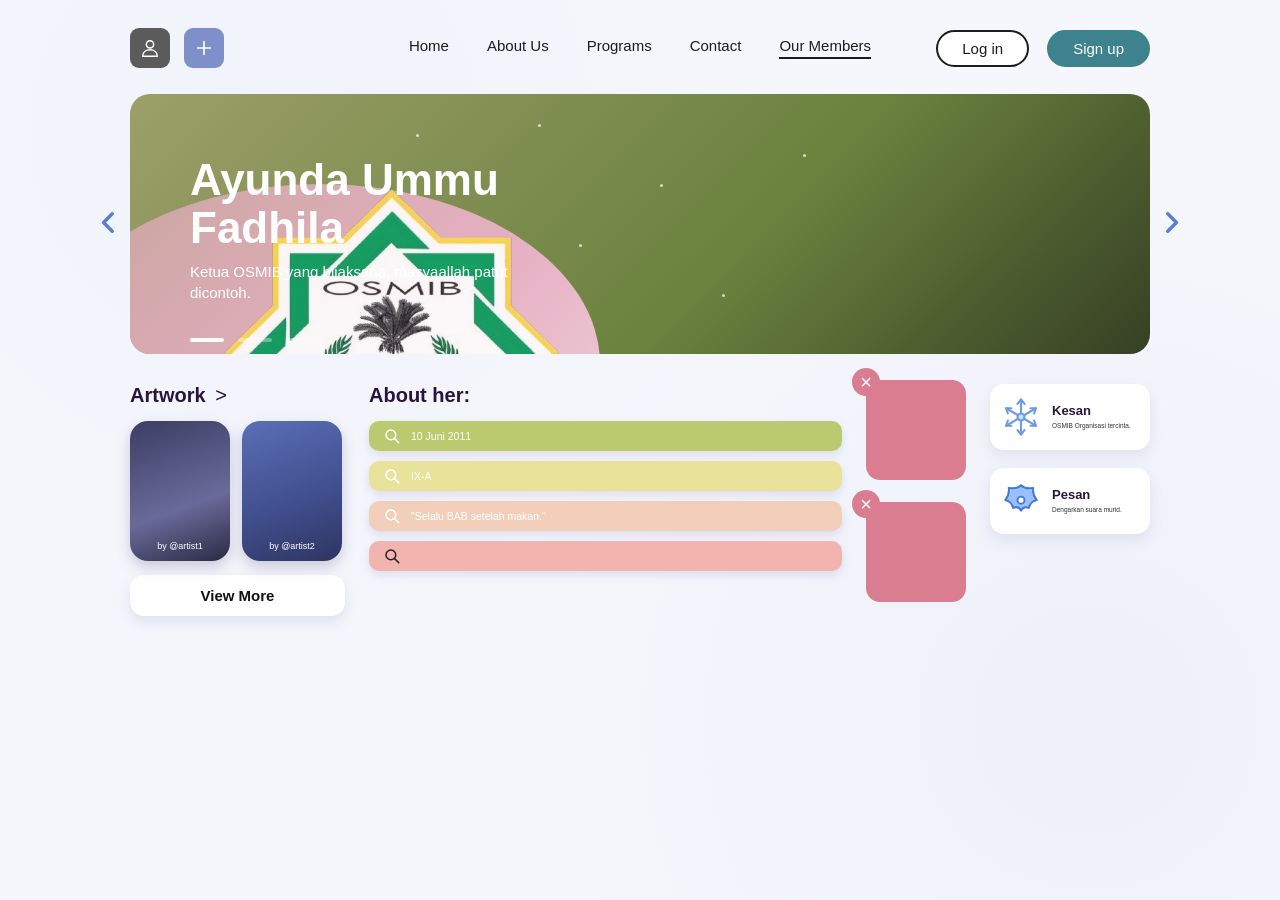
==== index.html @ d9e865e1 "Update logo and modify text content in index.html Replaced logo placeholder with an image and update" ====
<!DOCTYPE html>
<html lang="en">
<head>
  <meta charset="UTF-8">
  <meta name="viewport" content="width=device-width, initial-scale=1.0">
  <title>Member OSMIB AUF</title>
  <link rel="stylesheet" href="style.css">
</head>
<body>
  <div class="page">

    <!-- ===== NAVBAR ===== -->
    <header class="navbar">
      <div class="nav-left">
        <button class="icon-btn icon-btn--dark" aria-label="Profile">
          <svg viewBox="0 0 24 24" width="22" height="22" fill="none" stroke="#fff" stroke-width="1.6" stroke-linecap="round" stroke-linejoin="round">
            <circle cx="12" cy="8" r="4"/><path d="M4 21c0-4.4 3.6-7 8-7s8 2.6 8 7z"/>
          </svg>
        </button>
        <button class="icon-btn icon-btn--blue" aria-label="Add">
          <svg viewBox="0 0 24 24" width="22" height="22" fill="none" stroke="#fff" stroke-width="1.8" stroke-linecap="round">
            <path d="M12 5v14M5 12h14"/>
          </svg>
        </button>
      </div>

      <nav class="nav-links">
        <a href="#">Home</a>
        <a href="#">About Us</a>
        <a href="#">Programs</a>
        <a href="#">Contact</a>
        <a href="#" class="active">Our Members</a>
      </nav>

      <div class="nav-right">
        <a href="#" class="btn btn--outline">Log in</a>
        <a href="#" class="btn btn--filled">Sign up</a>
      </div>
    </header>

    <!-- ===== HERO BANNER ===== -->
    <section class="hero-wrap">
      <button class="arrow arrow--left" aria-label="Previous">
        <svg viewBox="0 0 24 24" width="26" height="26" fill="none" stroke="#5b7fd0" stroke-width="3.2" stroke-linecap="round" stroke-linejoin="round"><path d="M15 4l-8 8 8 8"/></svg>
      </button>

      <div class="hero">
        <div class="hero-circle"></div>
        <span class="star s1"></span><span class="star s2"></span><span class="star s3"></span>
        <span class="star s4"></span><span class="star s5"></span><span class="star s6"></span>

        <!-- Your logo goes here (small, top-left) -->
        <div class="hero-logo">
          <img src="osmib25.png" alt="Logo OSMIB">
        </div>

        <div class="hero-text">
          <h1>Ayunda Ummu Fadhila</h1>
          <p>Ketua OSMIB yang bijaksana, masyaallah patut dicontoh.</p>
        </div>

        <!-- Put your transparent PNG artwork here -->
        <div class="hero-art">
          <img src="hero-character.png" alt="" onerror="this.style.display='none'">
        </div>

        <div class="dots">
          <span class="dot dot--active"></span><span class="dot"></span><span class="dot"></span>
        </div>
      </div>

      <button class="arrow arrow--right" aria-label="Next">
        <svg viewBox="0 0 24 24" width="26" height="26" fill="none" stroke="#5b7fd0" stroke-width="3.2" stroke-linecap="round" stroke-linejoin="round"><path d="M9 4l8 8-8 8"/></svg>
      </button>
    </section>

    <!-- ===== BOTTOM GRID ===== -->
    <main class="grid">

      <!-- Artwork -->
      <section class="artwork">
        <h2>Artwork <span class="chev">&gt;</span></h2>
        <div class="art-row">
          <figure class="art-card art-card--1">
            <img src="artwork-1.jpg" alt="" onerror="this.style.display='none'">
            <figcaption>by @artist1</figcaption>
          </figure>
          <figure class="art-card art-card--2">
            <img src="artwork-2.jpg" alt="" onerror="this.style.display='none'">
            <figcaption>by @artist2</figcaption>
          </figure>
        </div>
        <a href="#" class="view-more">View More</a>
      </section>

      <!-- Recent Search -->
      <section class="recent">
        <h2>About her:</h2>
        <ul>
          <li class="r1"><svg viewBox="0 0 24 24" width="18" height="18" fill="none" stroke="#fff" stroke-width="2" stroke-linecap="round"><circle cx="10.5" cy="10.5" r="6.5"/><path d="M15.5 15.5L21 21"/></svg>10 Juni 2011</li>
          <li class="r2"><svg viewBox="0 0 24 24" width="18" height="18" fill="none" stroke="#fff" stroke-width="2" stroke-linecap="round"><circle cx="10.5" cy="10.5" r="6.5"/><path d="M15.5 15.5L21 21"/></svg>IX-A</li>
          <li class="r4"><svg viewBox="0 0 24 24" width="18" height="18" fill="none" stroke="#fff" stroke-width="2" stroke-linecap="round"><circle cx="10.5" cy="10.5" r="6.5"/><path d="M15.5 15.5L21 21"/></svg>"Selalu BAB setelah makan."</li>
          <li class="r5"><svg viewBox="0 0 24 24" width="18" height="18" fill="none" stroke="#222" stroke-width="2" stroke-linecap="round"><circle cx="10.5" cy="10.5" r="6.5"/><path d="M15.5 15.5L21 21"/></svg></li>
        </ul>
      </section>

      <!-- Stickers -->
      <section class="stickers">
        <div class="sticker">
          <button class="close" aria-label="Remove">&times;</button>
          <img src="sticker-1.png" alt="" onerror="this.style.display='none'">
        </div>
        <div class="sticker">
          <button class="close" aria-label="Remove">&times;</button>
          <img src="sticker-2.png" alt="" onerror="this.style.display='none'">
        </div>
      </section>

      <!-- Info cards -->
      <section class="info">
        <article class="info-card">
          <svg class="info-icon" viewBox="0 0 48 48" width="42" height="42" fill="none" stroke="#6e9be0" stroke-width="2.4" stroke-linecap="round" stroke-linejoin="round">
            <path d="M24 4v40M7 14l34 20M7 34l34-20"/>
            <path d="M24 4l-4 5m4-5l4 5M24 44l-4-5m4 5l4-5M7 14l6 0m-6 0l2 6M41 34l-6 0m6 0l-2-6M7 34l2-6m-2 6l6 0M41 14l-2 6m2-6l-6 0"/>
            <circle cx="24" cy="24" r="4" fill="#cfe0ff"/>
          </svg>
          <div>
            <h3>Kesan</h3>
            <p>OSMIB Organisasi tercinta.</p>
          </div>
        </article>

        <article class="info-card">
          <svg class="info-icon" viewBox="0 0 48 48" width="42" height="42" fill="none" stroke="#3f78d8" stroke-width="2.2" stroke-linejoin="round">
            <path d="M24 6c4 4 9 4 14 3-1 6 1 10 4 14-5 1-8 4-9 9-4-2-7-1-9 3-2-4-5-5-9-3-1-5-4-8-9-9 3-4 5-8 4-14 5 1 10 1 14-3z" fill="#9cc0ff"/>
            <circle cx="24" cy="23" r="4" fill="#fff"/>
          </svg>
          <div>
            <h3>Pesan</h3>
            <p>Dengarkan suara murid.</p>
          </div>
        </article>
      </section>

    </main>
  </div>
</body>
</html>
---- style.css ----
* { margin: 0; padding: 0; box-sizing: border-box; }

:root {
  --green-1: #d3e4da;
  --blue-2: #a6c9b6;
  --blue-3: #3e828e;
  --text: #27153d;
}

body {
  font-family: "Helvetica", "Segoe UI", Arial, sans-serif;
  color: var(--text);
  background:
    radial-gradient(circle at 20% 15%, #f1f3fb 0, transparent 45%),
    radial-gradient(circle at 85% 80%, #eef0fa 0, transparent 45%),
    #f6f7fc;
  min-height: 100vh;
  display: flex;
  justify-content: center;
}

.page {
  width: 100%;
  max-width: 1100px;
  padding: 28px 40px 40px;
}

/* ===== NAVBAR ===== */
.navbar {
  display: grid;
  grid-template-columns: 1fr auto 1fr;
  align-items: center;
  margin-bottom: 26px;
}
.nav-left { display: flex; gap: 14px; }
.icon-btn {
  width: 40px; height: 40px;
  border: 0; border-radius: 9px;
  display: grid; place-items: center;
  cursor: pointer;
}
.icon-btn--dark { background: #5b5b5b; }
.icon-btn--blue { background: #7f8fc9; }

.nav-links { display: flex; gap: 38px; font-size: 15px; }
.nav-links a {
  text-decoration: none; color: #1c1c1c;
  padding-bottom: 3px; border-bottom: 2px solid transparent;
}
.nav-links a.active { border-bottom-color: #1c1c1c; }

.nav-right { display: flex; gap: 18px; justify-content: flex-end; }
.btn {
  text-decoration: none; font-size: 15px; font-weight: 500;
  padding: 8px 24px; border-radius: 999px;
}
.btn--outline { border: 2px solid #1c1c1c; color: #1c1c1c; background: #fff; }
.btn--filled { background: var(--blue-3); color: #fff; border: 2px solid var(--blue-3); }

/* ===== HERO ===== */
.hero-wrap { position: relative; margin-bottom: 30px; }
.hero {
  position: relative;
  height: 260px;
  border-radius: 20px;
  background: linear-gradient(135deg, #9c9f69 0%, #6a823e 60%, #364023 100%);
  overflow: hidden;
  color: #fff;
}
.hero-circle {
  position: absolute;
  left: -90px; bottom: -190px;
  width: 560px; height: 360px;
  border-radius: 50%;
  background: linear-gradient(135deg, #c7a39b 0%, #e6b1c4 60%, #efd4dd 100%)
}
.star {
  position: absolute; width: 3px; height: 3px;
  background: #fff; border-radius: 50%; opacity: .7;
}
.s1 { top: 30px; left: 40%; } .s2 { top: 90px; left: 52%; }
.s3 { top: 150px; left: 44%; } .s4 { top: 60px; left: 66%; }
.s5 { top: 200px; left: 58%; } .s6 { top: 40px; left: 28%; }
.s7 { top: 250px; left: 64%; } .s8 { top: 10px; left: 34%; }

.hero-logo {
  position: absolute; top: 16px; left: 18px;
  font-size: 11px; letter-spacing: 1px; font-weight: 700;
  opacity: .9;
}
.hero-text {
  position: absolute; left: 60px; top: 62px; width: 340px;
}
.hero-text h1 {
  font-size: 44px; font-weight: 700; line-height: 1.1; margin-bottom: 8px;
}
.hero-text p { font-size: 15px; line-height: 1.4; font-weight: 500; }
.read-more {
  display: inline-block; margin-top: 30px;
  color: #fff; text-decoration: none; font-weight: 600; font-size: 14px;
  padding-bottom: 3px; border-bottom: 3px solid #fff;
}

.hero-art {
  position: absolute; right: 30px; bottom: 0; top: -40px; width: 380px;
  display: flex; align-items: flex-end; justify-content: center;
}
.hero-art img { max-height: 105%; max-width: 100%; object-fit: contain; }

.dots { position: absolute; left: 60px; bottom: 12px; display: flex; gap: 14px; }
.dot { width: 34px; height: 4px; border-radius: 4px; background: rgba(255,255,255,.35); }
.dot--active { background: #fff; }

.arrow {
  position: absolute; top: 50%; transform: translateY(-50%);
  background: none; border: 0; cursor: pointer; z-index: 2;
}
.arrow--left { left: -34px; }
.arrow--right { right: -34px; }

/* ===== GRID ===== */
.grid {
  display: grid;
  grid-template-columns: 215px 1fr 100px 160px;
  gap: 24px;
  align-items: start;
}
h2 { font-size: 20px; font-weight: 600; margin-bottom: 14px; }
.chev { font-weight: 500; margin-left: 4px; }

/* Artwork */
.art-row { display: flex; gap: 12px; }
.art-card {
  position: relative;
  width: 100px; height: 140px; border-radius: 18px;
  overflow: hidden; flex-shrink: 0;
  box-shadow: 0 6px 14px rgba(70, 70, 120, .25);
}
.art-card--1 { background: linear-gradient(160deg, #3b3d63, #6a6a9a 60%, #2a2a45); }
.art-card--2 { background: linear-gradient(160deg, #5a6fb5, #3f4d8c 60%, #2f3560); }
.art-card img { position: absolute; inset: 0; width: 100%; height: 100%; object-fit: cover; }
.art-card figcaption {
  position: absolute; bottom: 10px; left: 0; right: 0;
  text-align: center; color: #fff; font-size: 9px; font-weight: 500;
}
.view-more {
  display: block; margin-top: 14px; text-align: center;
  background: #fff; color: #111; text-decoration: none;
  font-size: 15px; font-weight: 600; padding: 12px 0;
  border-radius: 14px; box-shadow: 0 6px 14px rgba(120, 120, 170, .18);
}

/* Recent search */
.recent ul { list-style: none; display: flex; flex-direction: column; gap: 10px; }
.recent li {
  display: flex; align-items: center; gap: 10px;
  padding: 0 14px; height: 30px; border-radius: 10px;
  font-size: 10.5px; color: #fff; font-weight: 500;
  box-shadow: 0 4px 10px rgba(110, 110, 170, .18);
}
.r1 { background: #bbca6f; }
.r2 { background: #e9e29b; }
.r3 { background: #e8e4c9; }
.r4 { background: #f2cfbb; }
.r5 { background: #f1b4af; }
.recent li svg { flex-shrink: 0; }

/* Stickers */
.stickers { display: flex; flex-direction: column; gap: 22px; margin-top: -4px; }
.sticker {
  position: relative; width: 100px; height: 100px;
  background: #da7d91; border-radius: 14px;
  display: grid; place-items: center;
}
.sticker img { width: 90%; height: 90%; object-fit: contain; }
.close {
  position: absolute; top: -12px; left: -14px;
  width: 28px; height: 28px; border-radius: 50%;
  background: #da7d91; color: #fff; border: 0;
  font-size: 20px; line-height: 1; cursor: pointer; z-index: 2;
}

/* Info cards */
.info { display: flex; flex-direction: column; gap: 18px; width: 160px; }
.info-card {
  display: flex; align-items: center; gap: 10px;
  background: #fff; border-radius: 14px;
  padding: 12px 10px;
  box-shadow: 0 6px 14px rgba(120, 120, 170, .15);
}
.info-card h3 { font-size: 13px; font-weight: 700; margin-bottom: 3px; }
.info-card p { font-size: 6.5px; line-height: 1.4; color: #333; }
.info-icon { flex-shrink: 0; }

/* ===== RESPONSIVE ===== */
@media (max-width: 900px) {
  .grid { grid-template-columns: 1fr 1fr; }
  .info { width: auto; }
  .hero-art { width: 260px; }
  .arrow--left { left: -24px; } .arrow--right { right: -24px; }
}
@media (max-width: 600px) {
  .page { padding: 18px; }
  .grid { grid-template-columns: 1fr; }
  .hero-text h1 { font-size: 30px; }
  .hero-text { left: 24px; width: 55%; }
  .hero-art { width: 180px; right: 0; }
  .nav-links { gap: 14px; }
  .nav-right .btn { padding: 6px 14px; font-size: 13px; }
}
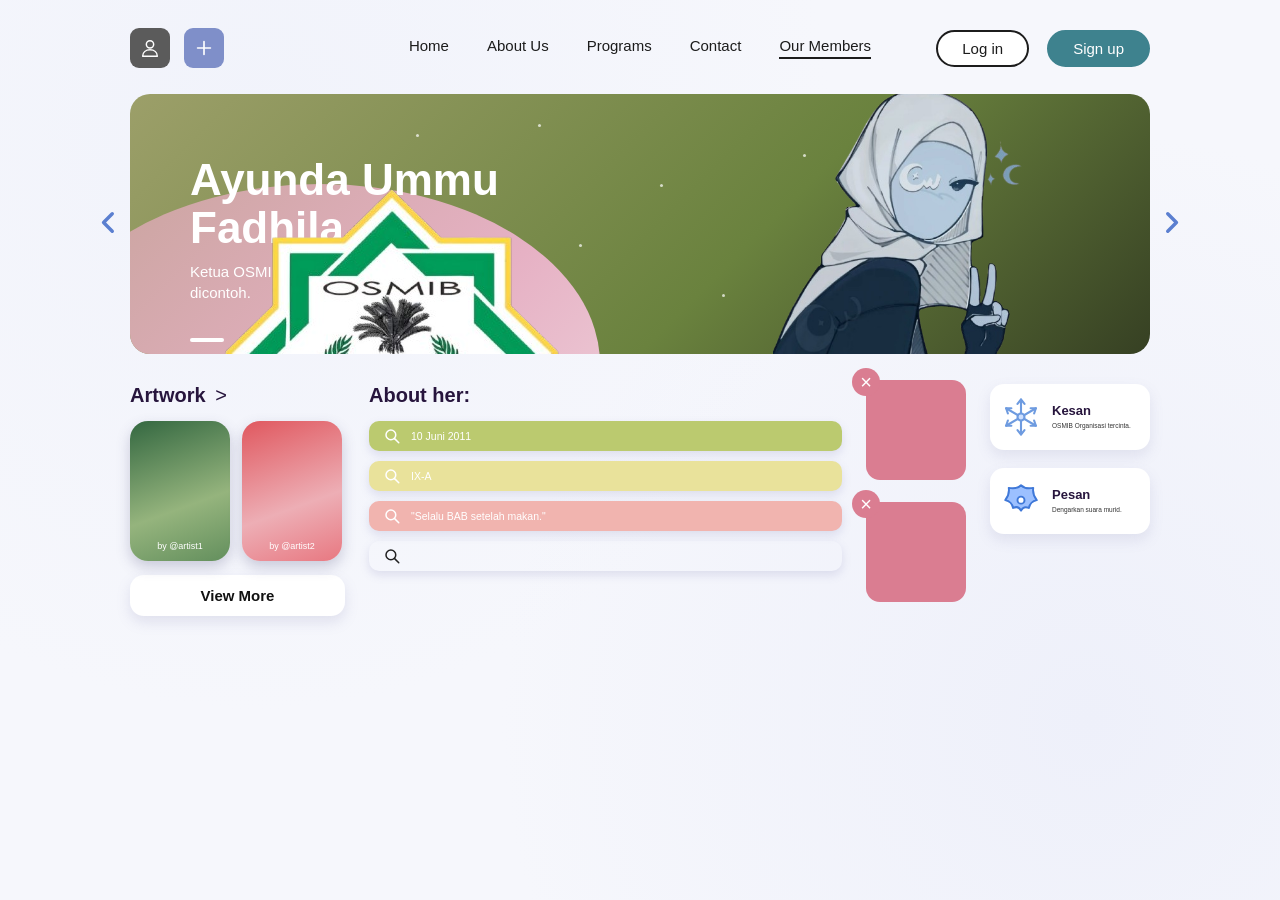
==== commit 79be286c: "Replace hero-character image with ayun image" ====
--- a/index.html
+++ b/index.html
@@ -61,7 +61,7 @@
 
         <!-- Put your transparent PNG artwork here -->
         <div class="hero-art">
-          <img src="hero-character.png" alt="" onerror="this.style.display='none'">
+          <img src="ayun.png" alt="Ayunda Contoh">
         </div>
 
         <div class="dots">
--- a/style.css
+++ b/style.css
@@ -84,9 +84,12 @@
 .s7 { top: 250px; left: 64%; } .s8 { top: 10px; left: 34%; }
 
 .hero-logo {
-  position: absolute; top: 16px; left: 18px;
-  font-size: 11px; letter-spacing: 1px; font-weight: 700;
-  opacity: .9;
+    position: absolute;
+    top: 16px;
+    left: 18px;
+    width: 45px;       /* Kamu bisa ubah ukurannya (misal 35px - 50px) */
+    height: auto;      /* Menjaga proporsi gambar biar gak gepeng */
+    z-index: 10;       /* Biar logonya berada di atas elemen lain */
 }
 .hero-text {
   position: absolute; left: 60px; top: 62px; width: 340px;
@@ -136,8 +139,8 @@
   overflow: hidden; flex-shrink: 0;
   box-shadow: 0 6px 14px rgba(70, 70, 120, .25);
 }
-.art-card--1 { background: linear-gradient(160deg, #3b3d63, #6a6a9a 60%, #2a2a45); }
-.art-card--2 { background: linear-gradient(160deg, #5a6fb5, #3f4d8c 60%, #2f3560); }
+.art-card--1 { background: linear-gradient(160deg, #346841, #95b47d 60%, #638f5d); }
+.art-card--2 { background: linear-gradient(160deg, #e0585f, #edaeb5 60%, #e87881); }
 .art-card img { position: absolute; inset: 0; width: 100%; height: 100%; object-fit: cover; }
 .art-card figcaption {
   position: absolute; bottom: 10px; left: 0; right: 0;
@@ -158,11 +161,10 @@
   font-size: 10.5px; color: #fff; font-weight: 500;
   box-shadow: 0 4px 10px rgba(110, 110, 170, .18);
 }
-.r1 { background: #bbca6f; }
-.r2 { background: #e9e29b; }
-.r3 { background: #e8e4c9; }
-.r4 { background: #f2cfbb; }
-.r5 { background: #f1b4af; }
+.r1 { background: #bbca6f; color: #4a502c; font-weight: bold }
+.r2 { background: #e9e29b; color: #a39e6c; font-weight: bold }
+.r3 { background: #f2cfbb; color: #79675d; font-weight: bold }
+.r4 { background: #f1b4af; color: #604846; font-weight: bold }
 .recent li svg { flex-shrink: 0; }
 
 /* Stickers */
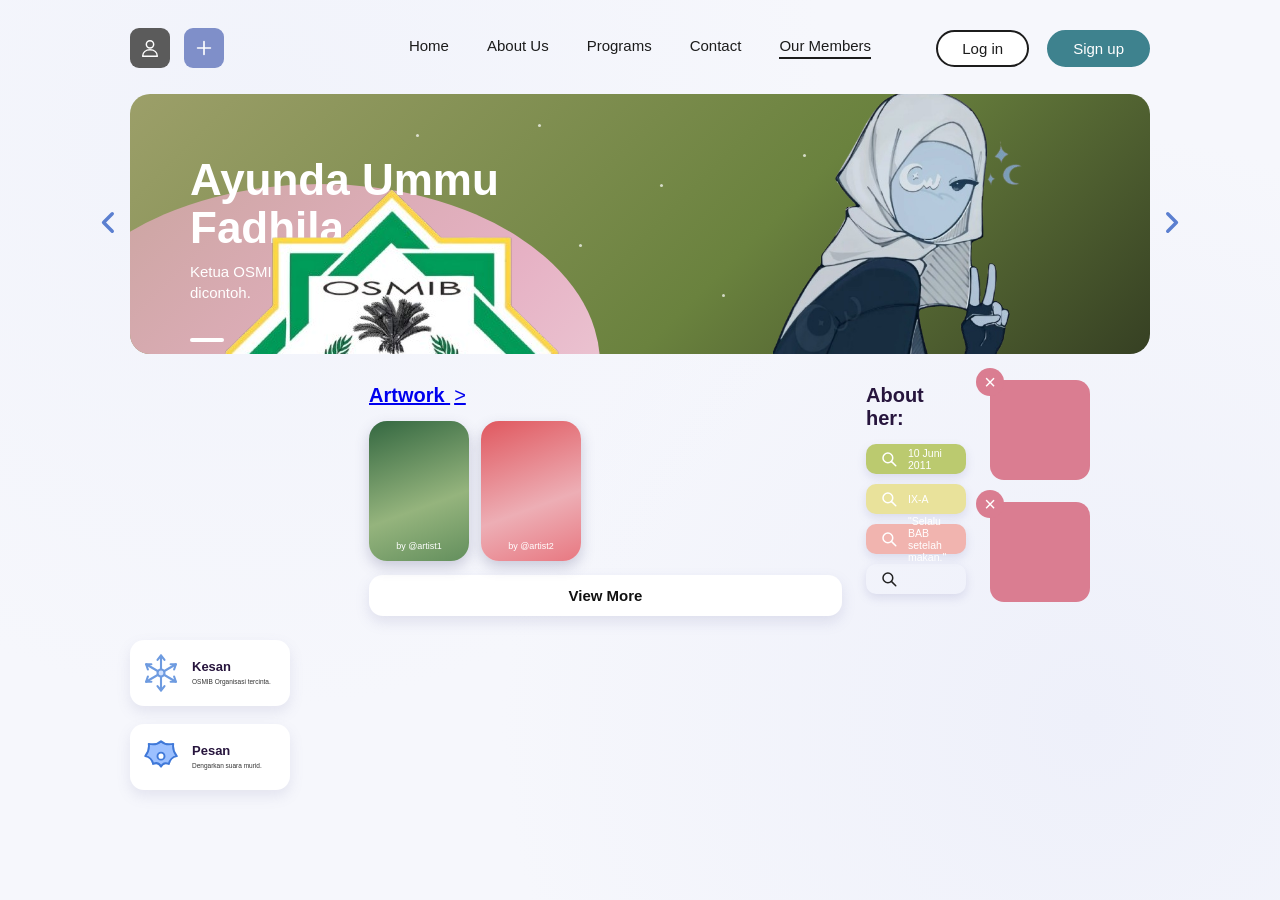
==== commit 1747abbb: "Add link to rainapr.html in the right arrow button" ====
--- a/index.html
+++ b/index.html
@@ -71,6 +71,7 @@
 
       <button class="arrow arrow--right" aria-label="Next">
         <svg viewBox="0 0 24 24" width="26" height="26" fill="none" stroke="#5b7fd0" stroke-width="3.2" stroke-linecap="round" stroke-linejoin="round"><path d="M9 4l8 8-8 8"/></svg>
+        <a href="rainapr.html">  
       </button>
     </section>
 
--- a/style.css
+++ b/style.css
@@ -108,7 +108,7 @@
   position: absolute; right: 30px; bottom: 0; top: -40px; width: 380px;
   display: flex; align-items: flex-end; justify-content: center;
 }
-.hero-art img { max-height: 105%; max-width: 100%; object-fit: contain; }
+.hero-art img { max-height: 105%; max-width: 100%; object-fit: contain; height: auto; }
 
 .dots { position: absolute; left: 60px; bottom: 12px; display: flex; gap: 14px; }
 .dot { width: 34px; height: 4px; border-radius: 4px; background: rgba(255,255,255,.35); }
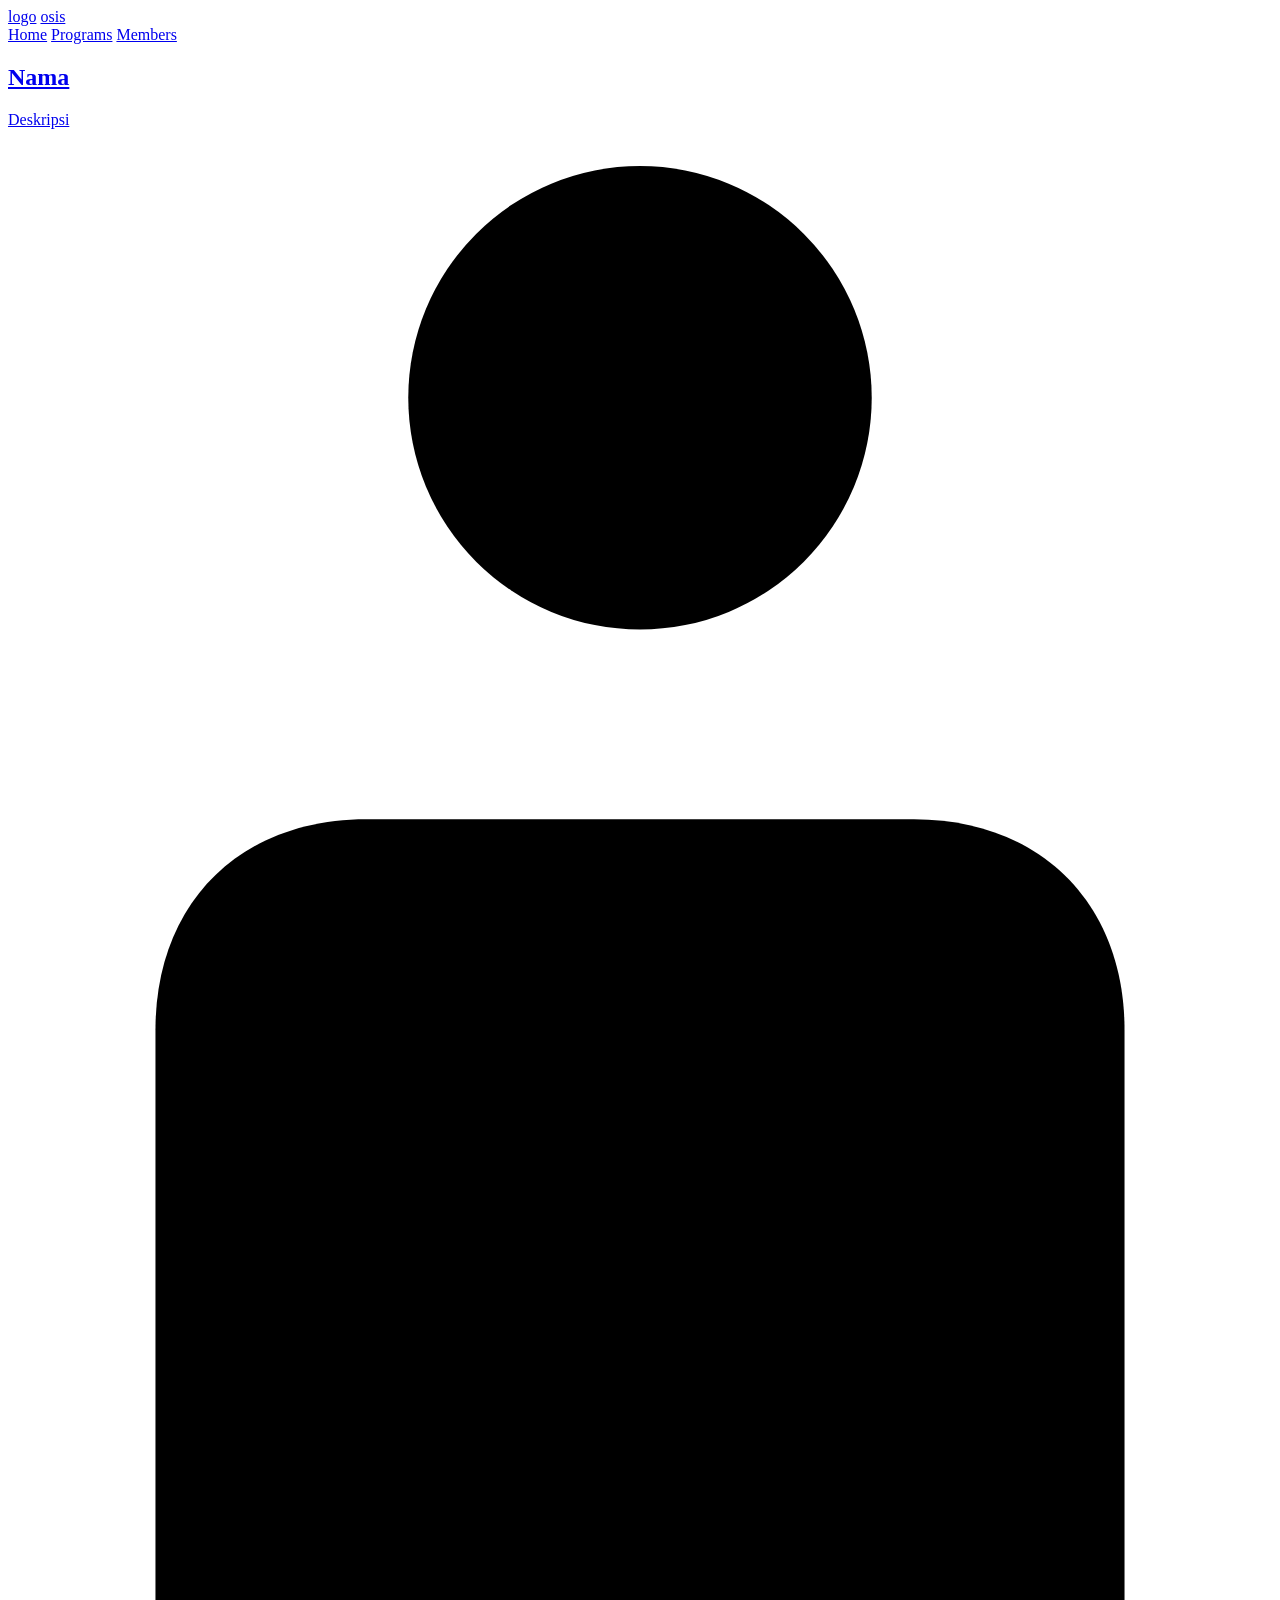
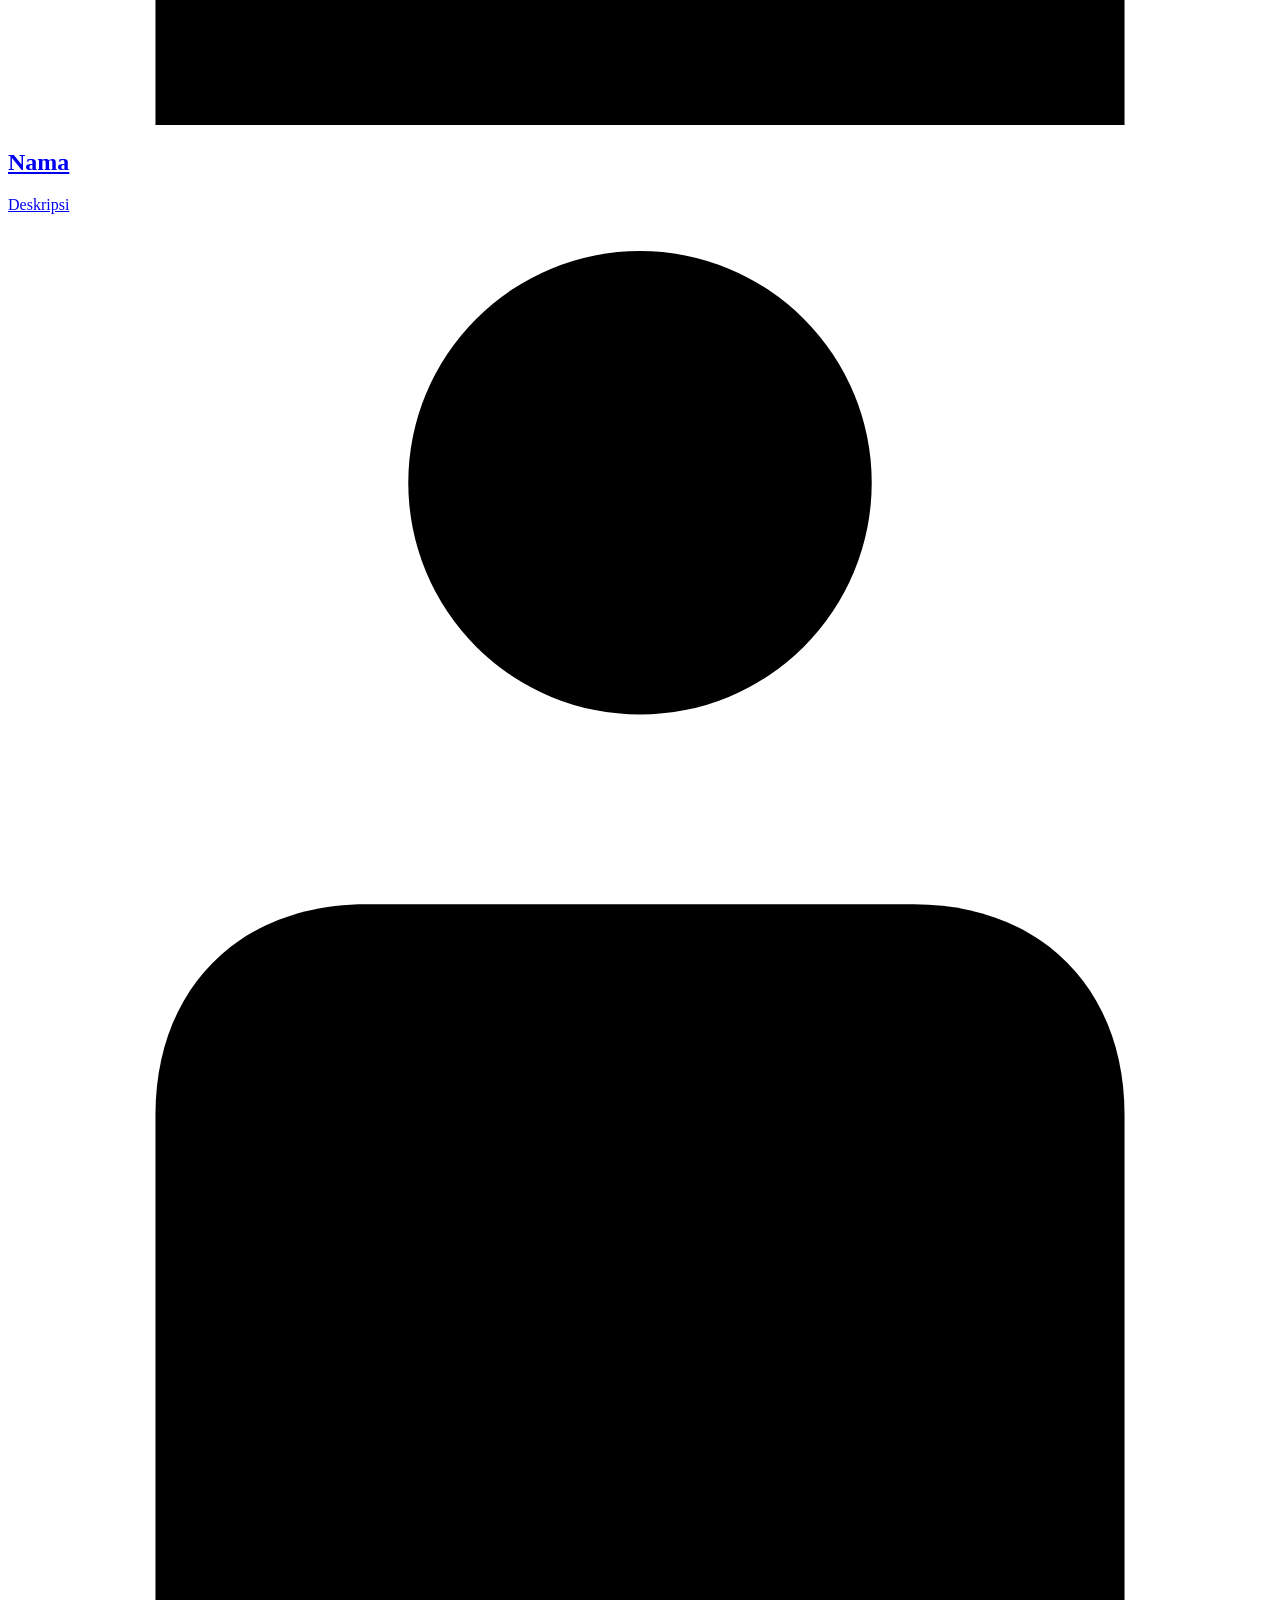
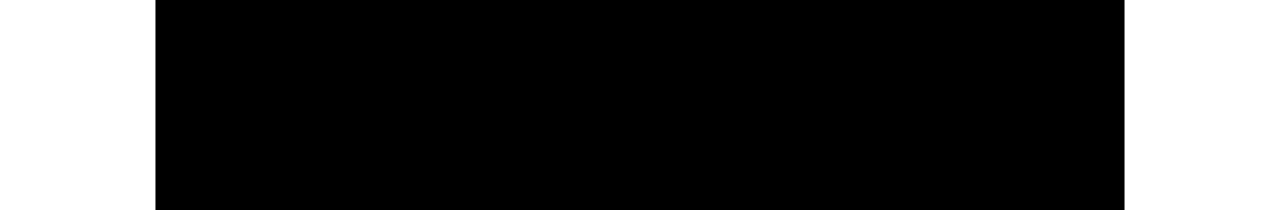
==== commit 91015bf2: "Add initial HTML structure for Members OSIS page" ====
--- a/index.html
+++ b/index.html
@@ -1,10 +1,10 @@
 <!DOCTYPE html>
-<html lang="en">
+<html lang="id">
 <head>
   <meta charset="UTF-8">
   <meta name="viewport" content="width=device-width, initial-scale=1.0">
-  <title>Member OSMIB AUF</title>
-  <link rel="stylesheet" href="style.css">
+  <title>Members OSIS</title>
+  <link rel="stylesheet" href="members.css">
 </head>
 <body>
   <div class="page">
@@ -12,136 +12,45 @@
     <!-- ===== NAVBAR ===== -->
     <header class="navbar">
       <div class="nav-left">
-        <button class="icon-btn icon-btn--dark" aria-label="Profile">
-          <svg viewBox="0 0 24 24" width="22" height="22" fill="none" stroke="#fff" stroke-width="1.6" stroke-linecap="round" stroke-linejoin="round">
-            <circle cx="12" cy="8" r="4"/><path d="M4 21c0-4.4 3.6-7 8-7s8 2.6 8 7z"/>
-          </svg>
-        </button>
-        <button class="icon-btn icon-btn--blue" aria-label="Add">
-          <svg viewBox="0 0 24 24" width="22" height="22" fill="none" stroke="#fff" stroke-width="1.8" stroke-linecap="round">
-            <path d="M12 5v14M5 12h14"/>
-          </svg>
-        </button>
+        <a href="#" class="pill pill--logo">logo</a>
+        <a href="#" class="pill pill--osis">osis</a>
       </div>
 
       <nav class="nav-links">
         <a href="#">Home</a>
-        <a href="#">About Us</a>
         <a href="#">Programs</a>
-        <a href="#">Contact</a>
-        <a href="#" class="active">Our Members</a>
+        <a href="#" class="active" aria-current="page">Members</a>
       </nav>
 
-      <div class="nav-right">
-        <a href="#" class="btn btn--outline">Log in</a>
-        <a href="#" class="btn btn--filled">Sign up</a>
-      </div>
+      <div class="nav-spacer" aria-hidden="true"></div>
     </header>
 
-    <!-- ===== HERO BANNER ===== -->
-    <section class="hero-wrap">
-      <button class="arrow arrow--left" aria-label="Previous">
-        <svg viewBox="0 0 24 24" width="26" height="26" fill="none" stroke="#5b7fd0" stroke-width="3.2" stroke-linecap="round" stroke-linejoin="round"><path d="M15 4l-8 8 8 8"/></svg>
-      </button>
+    <!-- ===== MEMBER CARDS ===== -->
+    <main class="members">
 
-      <div class="hero">
-        <div class="hero-circle"></div>
-        <span class="star s1"></span><span class="star s2"></span><span class="star s3"></span>
-        <span class="star s4"></span><span class="star s5"></span><span class="star s6"></span>
+      <!-- Each card links to that member's page. Copy this block for every member. -->
+      <a class="member-card" href="index-fixed.html">
+        <div class="member-info">
+          <h2>Nama</h2>
+          <p>Deskripsi</p>
+        </div>
+        <!-- Replace this SVG with <img src="foto.png" alt="Nama"> when you have the photo -->
+        <svg class="member-figure" viewBox="0 0 120 150" role="img" aria-label="Foto anggota">
+          <circle cx="60" cy="24" r="22"/>
+          <path d="M14 150V84c0-12 8-20 20-20h52c12 0 20 8 20 20v66z"/>
+        </svg>
+      </a>
 
-        <!-- Your logo goes here (small, top-left) -->
-        <div class="hero-logo">
-          <img src="osmib25.png" alt="Logo OSMIB">
+      <a class="member-card" href="index-fixed.html">
+        <div class="member-info">
+          <h2>Nama</h2>
+          <p>Deskripsi</p>
         </div>
-
-        <div class="hero-text">
-          <h1>Ayunda Ummu Fadhila</h1>
-          <p>Ketua OSMIB yang bijaksana, masyaallah patut dicontoh.</p>
-        </div>
-
-        <!-- Put your transparent PNG artwork here -->
-        <div class="hero-art">
-          <img src="ayun.png" alt="Ayunda Contoh">
-        </div>
-
-        <div class="dots">
-          <span class="dot dot--active"></span><span class="dot"></span><span class="dot"></span>
-        </div>
-      </div>
-
-      <button class="arrow arrow--right" aria-label="Next">
-        <svg viewBox="0 0 24 24" width="26" height="26" fill="none" stroke="#5b7fd0" stroke-width="3.2" stroke-linecap="round" stroke-linejoin="round"><path d="M9 4l8 8-8 8"/></svg>
-        <a href="rainapr.html">  
-      </button>
-    </section>
-
-    <!-- ===== BOTTOM GRID ===== -->
-    <main class="grid">
-
-      <!-- Artwork -->
-      <section class="artwork">
-        <h2>Artwork <span class="chev">&gt;</span></h2>
-        <div class="art-row">
-          <figure class="art-card art-card--1">
-            <img src="artwork-1.jpg" alt="" onerror="this.style.display='none'">
-            <figcaption>by @artist1</figcaption>
-          </figure>
-          <figure class="art-card art-card--2">
-            <img src="artwork-2.jpg" alt="" onerror="this.style.display='none'">
-            <figcaption>by @artist2</figcaption>
-          </figure>
-        </div>
-        <a href="#" class="view-more">View More</a>
-      </section>
-
-      <!-- Recent Search -->
-      <section class="recent">
-        <h2>About her:</h2>
-        <ul>
-          <li class="r1"><svg viewBox="0 0 24 24" width="18" height="18" fill="none" stroke="#fff" stroke-width="2" stroke-linecap="round"><circle cx="10.5" cy="10.5" r="6.5"/><path d="M15.5 15.5L21 21"/></svg>10 Juni 2011</li>
-          <li class="r2"><svg viewBox="0 0 24 24" width="18" height="18" fill="none" stroke="#fff" stroke-width="2" stroke-linecap="round"><circle cx="10.5" cy="10.5" r="6.5"/><path d="M15.5 15.5L21 21"/></svg>IX-A</li>
-          <li class="r4"><svg viewBox="0 0 24 24" width="18" height="18" fill="none" stroke="#fff" stroke-width="2" stroke-linecap="round"><circle cx="10.5" cy="10.5" r="6.5"/><path d="M15.5 15.5L21 21"/></svg>"Selalu BAB setelah makan."</li>
-          <li class="r5"><svg viewBox="0 0 24 24" width="18" height="18" fill="none" stroke="#222" stroke-width="2" stroke-linecap="round"><circle cx="10.5" cy="10.5" r="6.5"/><path d="M15.5 15.5L21 21"/></svg></li>
-        </ul>
-      </section>
-
-      <!-- Stickers -->
-      <section class="stickers">
-        <div class="sticker">
-          <button class="close" aria-label="Remove">&times;</button>
-          <img src="sticker-1.png" alt="" onerror="this.style.display='none'">
-        </div>
-        <div class="sticker">
-          <button class="close" aria-label="Remove">&times;</button>
-          <img src="sticker-2.png" alt="" onerror="this.style.display='none'">
-        </div>
-      </section>
-
-      <!-- Info cards -->
-      <section class="info">
-        <article class="info-card">
-          <svg class="info-icon" viewBox="0 0 48 48" width="42" height="42" fill="none" stroke="#6e9be0" stroke-width="2.4" stroke-linecap="round" stroke-linejoin="round">
-            <path d="M24 4v40M7 14l34 20M7 34l34-20"/>
-            <path d="M24 4l-4 5m4-5l4 5M24 44l-4-5m4 5l4-5M7 14l6 0m-6 0l2 6M41 34l-6 0m6 0l-2-6M7 34l2-6m-2 6l6 0M41 14l-2 6m2-6l-6 0"/>
-            <circle cx="24" cy="24" r="4" fill="#cfe0ff"/>
-          </svg>
-          <div>
-            <h3>Kesan</h3>
-            <p>OSMIB Organisasi tercinta.</p>
-          </div>
-        </article>
-
-        <article class="info-card">
-          <svg class="info-icon" viewBox="0 0 48 48" width="42" height="42" fill="none" stroke="#3f78d8" stroke-width="2.2" stroke-linejoin="round">
-            <path d="M24 6c4 4 9 4 14 3-1 6 1 10 4 14-5 1-8 4-9 9-4-2-7-1-9 3-2-4-5-5-9-3-1-5-4-8-9-9 3-4 5-8 4-14 5 1 10 1 14-3z" fill="#9cc0ff"/>
-            <circle cx="24" cy="23" r="4" fill="#fff"/>
-          </svg>
-          <div>
-            <h3>Pesan</h3>
-            <p>Dengarkan suara murid.</p>
-          </div>
-        </article>
-      </section>
+        <svg class="member-figure" viewBox="0 0 120 150" role="img" aria-label="Foto anggota">
+          <circle cx="60" cy="24" r="22"/>
+          <path d="M14 150V84c0-12 8-20 20-20h52c12 0 20 8 20 20v66z"/>
+        </svg>
+      </a>
 
     </main>
   </div>
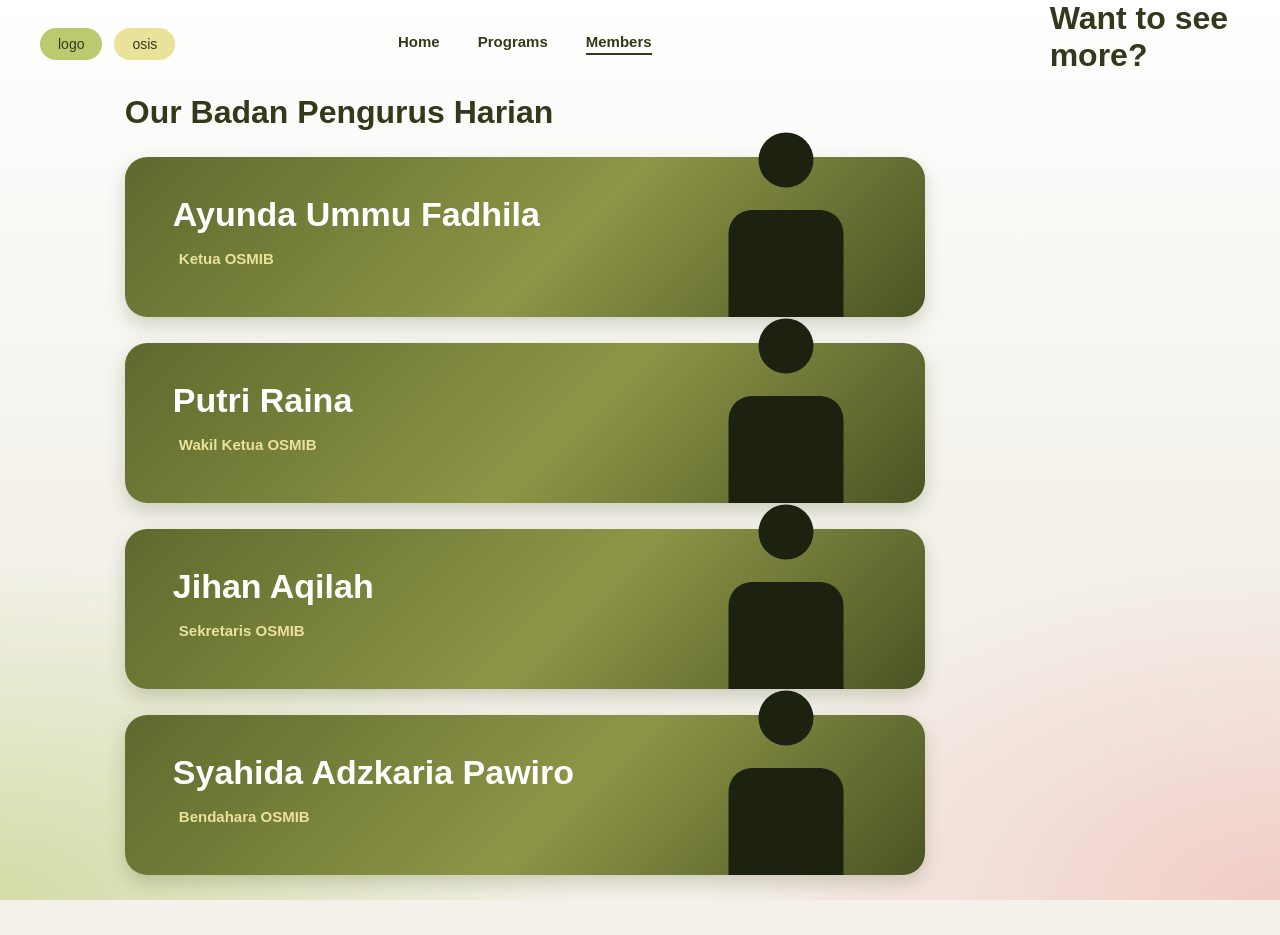
==== commit 1d0791ba: "Update index.html" ====
--- a/index.html
+++ b/index.html
@@ -27,12 +27,12 @@
 
     <!-- ===== MEMBER CARDS ===== -->
     <main class="members">
-
+<h1> Our Badan Pengurus Harian</h1>
       <!-- Each card links to that member's page. Copy this block for every member. -->
-      <a class="member-card" href="index-fixed.html">
+      <a class="member-card" href="ayundaauf.html">
         <div class="member-info">
-          <h2>Nama</h2>
-          <p>Deskripsi</p>
+          <h2>Ayunda Ummu Fadhila</h2>
+          <p>Ketua OSMIB</p>
         </div>
         <!-- Replace this SVG with <img src="foto.png" alt="Nama"> when you have the photo -->
         <svg class="member-figure" viewBox="0 0 120 150" role="img" aria-label="Foto anggota">
@@ -41,10 +41,32 @@
         </svg>
       </a>
 
-      <a class="member-card" href="index-fixed.html">
+      <a class="member-card" href="rainapr.html">
         <div class="member-info">
-          <h2>Nama</h2>
-          <p>Deskripsi</p>
+          <h2>Putri Raina</h2>
+          <p>Wakil Ketua OSMIB</p>
+        </div>
+        <svg class="member-figure" viewBox="0 0 120 150" role="img" aria-label="Foto anggota">
+          <circle cx="60" cy="24" r="22"/>
+          <path d="M14 150V84c0-12 8-20 20-20h52c12 0 20 8 20 20v66z"/>
+        </svg>
+      </a>
+
+      <a class="member-card" href="jihanja.html">
+        <div class="member-info">
+          <h2>Jihan Aqilah</h2>
+          <p>Sekretaris OSMIB</p>
+        </div>
+        <svg class="member-figure" viewBox="0 0 120 150" role="img" aria-label="Foto anggota">
+          <circle cx="60" cy="24" r="22"/>
+          <path d="M14 150V84c0-12 8-20 20-20h52c12 0 20 8 20 20v66z"/>
+        </svg>
+      </a>
+
+      <a class="member-card" href="syahidasap.html">
+        <div class="member-info">
+          <h2>Syahida Adzkaria Pawiro</h2>
+          <p>Bendahara OSMIB</p>
         </div>
         <svg class="member-figure" viewBox="0 0 120 150" role="img" aria-label="Foto anggota">
           <circle cx="60" cy="24" r="22"/>
@@ -54,5 +76,10 @@
 
     </main>
   </div>
+
+  <div>
+    <h1> Want to see more?</h1>
+  </div>
+  
 </body>
 </html>
--- a/members.css
+++ b/members.css
@@ -0,0 +1,149 @@
+/* Members page. Palette is the same as style-fixed.css. */
+
+* { margin: 0; padding: 0; box-sizing: border-box; }
+
+:root {
+  --matcha: #8E9546;
+  --avocado: #BBCA6F;
+  --primrose: #E9E29B;
+  --tuft: #F2CFBB;
+  --strawberry: #F1B4AF;
+  --camaron: #F28892;
+  --text: #34391B;
+  --figure: #1d2110; /* silhouette color */
+}
+
+html { min-height: 100%; }
+
+body {
+  font-family: "Helvetica", "Segoe UI", Arial, sans-serif;
+  color: var(--text);
+  min-height: 100vh;
+  display: flex;
+  justify-content: center;
+  /* light green bottom-left, pink bottom-right,
+     white at the top turning to dirty white toward the center and bottom */
+  background:
+    radial-gradient(ellipse 65% 55% at 0% 100%, rgba(187, 202, 111, .55), transparent 70%),
+    radial-gradient(ellipse 65% 55% at 100% 100%, rgba(241, 180, 175, .6), transparent 70%),
+    linear-gradient(to bottom, #ffffff 0%, #f3f1ea 55%, #f3f1ea 100%);
+  background-attachment: fixed;
+  background-color: #f3f1ea;
+}
+
+.page {
+  width: 100%;
+  max-width: 1100px;
+  padding: 28px 40px 60px;
+}
+
+/* ===== NAVBAR ===== */
+.navbar {
+  display: grid;
+  grid-template-columns: 1fr auto 1fr;
+  align-items: center;
+  margin-bottom: 34px;
+}
+.nav-left { display: flex; gap: 12px; }
+
+.pill {
+  text-decoration: none; color: var(--text);
+  font-size: 14px; font-weight: 500;
+  padding: 8px 18px; border-radius: 999px;
+  background: var(--avocado);
+  transition: background .2s ease, transform .2s ease, box-shadow .2s ease;
+}
+.pill--osis { background: var(--primrose); }
+.pill:hover {
+  transform: translateY(-2px);
+  box-shadow: 0 6px 14px rgba(142, 149, 70, .35);
+  background: var(--strawberry);
+}
+
+.nav-links { display: flex; gap: 38px; font-size: 15px; font-weight: 600; }
+.nav-links a {
+  text-decoration: none; color: var(--text);
+  padding-bottom: 3px; border-bottom: 2px solid transparent;
+  transition: border-color .2s ease, color .2s ease;
+}
+.nav-links a:hover { border-bottom-color: var(--camaron); }
+.nav-links a.active { border-bottom-color: var(--text); }
+
+/* ===== MEMBER CARDS ===== */
+.members {
+  display: flex; flex-direction: column; gap: 26px;
+  max-width: 800px; margin: 0 auto;
+}
+
+.member-card {
+  position: relative;
+  display: block;
+  min-height: 160px;
+  padding: 38px 48px;
+  border-radius: 22px;
+  text-decoration: none; color: #fff;
+  /* same green as the hero banner on the member page */
+  background: linear-gradient(135deg, #5E6A2E 0%, var(--matcha) 55%, #4A5424 100%);
+  box-shadow: 0 8px 18px rgba(74, 84, 36, .22);
+  transition: transform .3s ease, box-shadow .3s ease;
+}
+
+.member-info { position: relative; z-index: 1; max-width: 60%; }
+.member-card h2 {
+  display: inline-block;
+  font-size: 34px; font-weight: 800; line-height: 1.15;
+  margin-bottom: 10px;
+  /* underline that grows on hover */
+  background: linear-gradient(var(--camaron), var(--camaron)) no-repeat 0 100% / 0 4px;
+  padding-bottom: 4px;
+  transition: background-size .3s ease;
+}
+.member-card p {
+  font-size: 15px; font-weight: 700; line-height: 1.4;
+  padding-left: 6px;
+  color: var(--primrose);
+  transition: padding-left .3s ease;
+}
+
+/* Silhouette. The head can rise above the card edge, the body is cut at the bottom. */
+.member-figure {
+  position: absolute; right: 64px; bottom: 0;
+  width: 150px; height: auto;
+  fill: var(--figure);
+  clip-path: inset(-40px 0 0 0);
+  transform-origin: 50% 100%;
+  transition: transform .35s ease, fill .3s ease;
+}
+.member-card img.member-figure { fill: none; object-fit: contain; }
+
+/* Hover and keyboard focus */
+.member-card:hover,
+.member-card:focus-visible {
+  transform: translateY(-8px);
+  box-shadow: 0 18px 32px rgba(74, 84, 36, .32);
+}
+.member-card:hover h2,
+.member-card:focus-visible h2 { background-size: 100% 4px; }
+.member-card:hover p,
+.member-card:focus-visible p { padding-left: 16px; }
+.member-card:hover .member-figure,
+.member-card:focus-visible .member-figure { transform: scale(1.06) translateY(-4px); }
+.member-card:focus-visible,
+.pill:focus-visible,
+.nav-links a:focus-visible { outline: 3px solid var(--camaron); outline-offset: 3px; }
+
+@media (prefers-reduced-motion: reduce) {
+  * { transition: none !important; }
+}
+
+/* ===== RESPONSIVE ===== */
+@media (max-width: 700px) {
+  .page { padding: 18px 18px 40px; }
+  .navbar { grid-template-columns: auto 1fr; gap: 14px; }
+  .nav-spacer { display: none; }
+  .nav-links { gap: 18px; justify-content: flex-end; font-size: 14px; }
+  .member-card { padding: 30px 24px; min-height: 140px; }
+  .member-card h2 { font-size: 26px; }
+  .member-figure { right: 20px; width: 110px; }
+  .member-info { max-width: 55%; }
+}
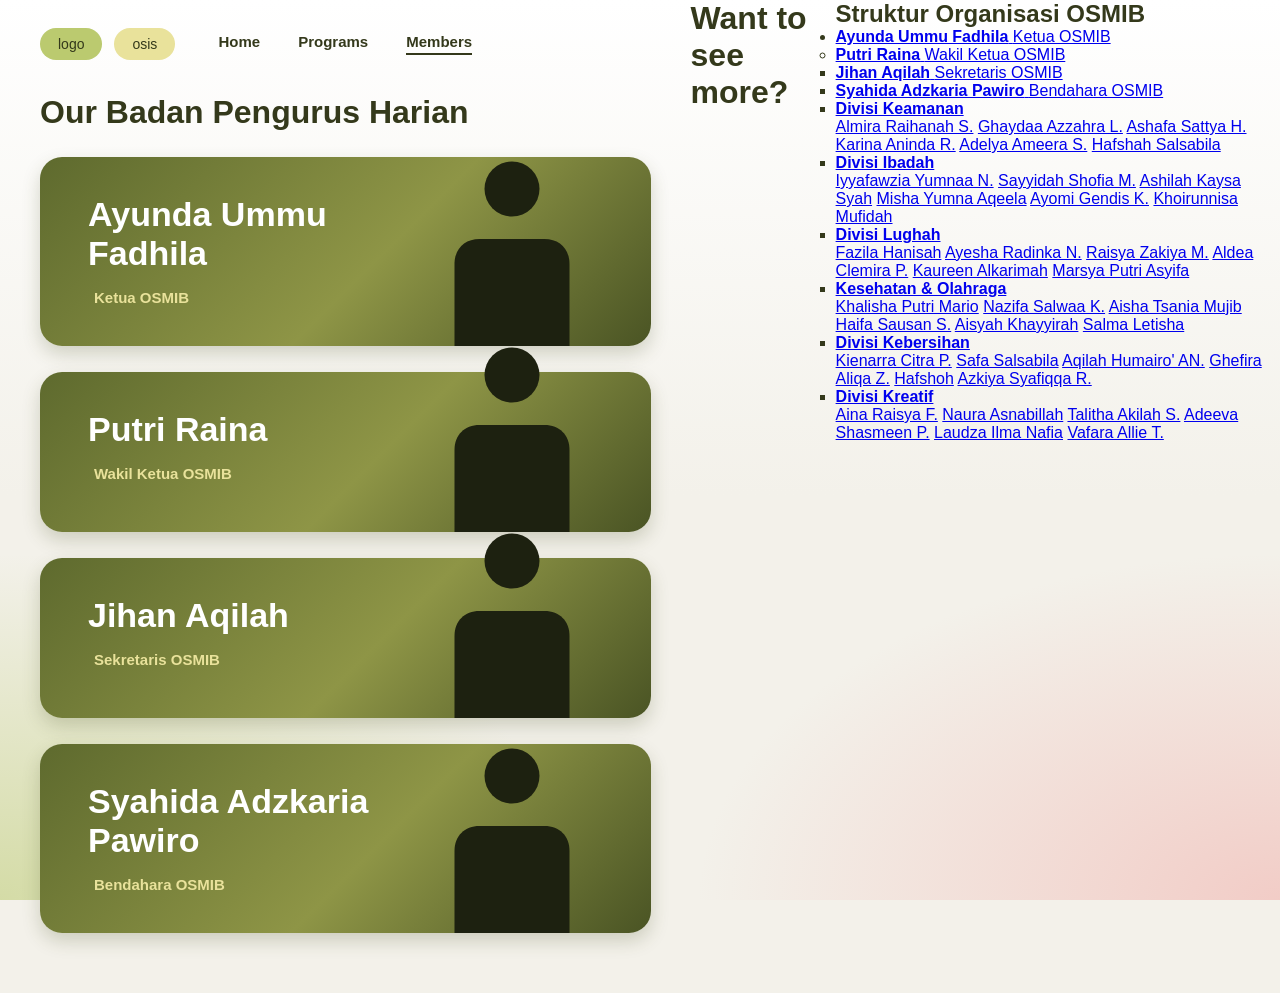
==== commit f688db8e: "Add organizational structure section to index.html" ====
--- a/index.html
+++ b/index.html
@@ -73,13 +73,148 @@
           <path d="M14 150V84c0-12 8-20 20-20h52c12 0 20 8 20 20v66z"/>
         </svg>
       </a>
-
     </main>
   </div>
-
+  
   <div>
     <h1> Want to see more?</h1>
   </div>
-  
+
+  <div>
+    <div class="tree-container">
+        <h2 class="tree-title">Struktur Organisasi OSMIB</h2>
+        
+        <div class="tree">
+            <ul>
+                <!-- LEVEL 1: KETUA -->
+                <li>
+                    <a href="ketua.html" class="card-node inti-gold">
+                        <strong>Ayunda Ummu Fadhila</strong>
+                        <span>Ketua OSMIB</span>
+                    </a>
+                    
+                    <!-- LEVEL 2: WAKIL KETUA -->
+                    <ul>
+                        <li>
+                            <a href="wakil.html" class="card-node inti-gold">
+                                <strong>Putri Raina</strong>
+                                <span>Wakil Ketua OSMIB</span>
+                            </a>
+                            
+                            <!-- LEVEL 3: SEKRETARIS & BENDAHARA SEJAJAR -->
+                            <ul>
+                                <li>
+                                    <a href="sekretaris.html" class="card-node inti-gold">
+                                        <strong>Jihan Aqilah</strong>
+                                        <span>Sekretaris OSMIB</span>
+                                    </a>
+                                </li>
+                                <li>
+                                    <a href="bendahara.html" class="card-node inti-gold">
+                                        <strong>Syahida Adzkaria Pawiro</strong>
+                                        <span>Bendahara OSMIB</span>
+                                    </a>
+                                </li>
+                            </ul>
+
+                            <!-- LEVEL 4: 6 DIVISI BESERTA 6 ANGGOTANYA -->
+                            <ul class="divisi-row">
+                                <!-- DIVISI 1: KEAMANAN -->
+                                <li class="divisi-col">
+                                    <a href="keamanan.html" class="card-node divisi-head">
+                                        <strong>Divisi Keamanan</strong>
+                                    </a>
+                                    <div class="member-stack">
+                                        <a href="#" class="card-node member">Almira Raihanah S.</a>
+                                        <a href="#" class="card-node member">Ghaydaa Azzahra L.</a>
+                                        <a href="#" class="card-node member">Ashafa Sattya H.</a>
+                                        <a href="#" class="card-node member">Karina Aninda R.</a>
+                                        <a href="#" class="card-node member">Adelya Ameera S.</a>
+                                        <a href="#" class="card-node member">Hafshah Salsabila</a>
+                                    </div>
+                                </li>
+
+                                <!-- DIVISI 2: IBADAH -->
+                                <li class="divisi-col">
+                                    <a href="ibadah.html" class="card-node divisi-head">
+                                        <strong>Divisi Ibadah</strong>
+                                    </a>
+                                    <div class="member-stack">
+                                        <a href="#" class="card-node member">Iyyafawzia Yumnaa N.</a>
+                                        <a href="#" class="card-node member">Sayyidah Shofia M.</a>
+                                        <a href="#" class="card-node member">Ashilah Kaysa Syah</a>
+                                        <a href="#" class="card-node member">Misha Yumna Aqeela</a>
+                                        <a href="#" class="card-node member">Ayomi Gendis K.</a>
+                                        <a href="#" class="card-node member">Khoirunnisa Mufidah</a>
+                                    </div>
+                                </li>
+
+                                <!-- DIVISI 3: LUGHAH -->
+                                <li class="divisi-col">
+                                    <a href="lughah.html" class="card-node divisi-head">
+                                        <strong>Divisi Lughah</strong>
+                                    </a>
+                                    <div class="member-stack">
+                                        <a href="#" class="card-node member">Fazila Hanisah</a>
+                                        <a href="#" class="card-node member">Ayesha Radinka N.</a>
+                                        <a href="#" class="card-node member">Raisya Zakiya M.</a>
+                                        <a href="#" class="card-node member">Aldea Clemira P.</a>
+                                        <a href="#" class="card-node member">Kaureen Alkarimah</a>
+                                        <a href="#" class="card-node member">Marsya Putri Asyifa</a>
+                                    </div>
+                                </li>
+
+                                <!-- DIVISI 4: KESEHATAN & OLAHRAGA -->
+                                <li class="divisi-col">
+                                    <a href="kesehatan.html" class="card-node divisi-head">
+                                        <strong>Kesehatan & Olahraga</strong>
+                                    </a>
+                                    <div class="member-stack">
+                                        <a href="#" class="card-node member">Khalisha Putri Mario</a>
+                                        <a href="#" class="card-node member">Nazifa Salwaa K.</a>
+                                        <a href="#" class="card-node member">Aisha Tsania Mujib</a>
+                                        <a href="#" class="card-node member">Haifa Sausan S.</a>
+                                        <a href="#" class="card-node member">Aisyah Khayyirah</a>
+                                        <a href="#" class="card-node member">Salma Letisha</a>
+                                    </div>
+                                </li>
+
+                                <!-- DIVISI 5: KEBERSIHAN -->
+                                <li class="divisi-col">
+                                    <a href="kebersihan.html" class="card-node divisi-head">
+                                        <strong>Divisi Kebersihan</strong>
+                                    </a>
+                                    <div class="member-stack">
+                                        <a href="#" class="card-node member">Kienarra Citra P.</a>
+                                        <a href="#" class="card-node member">Safa Salsabila</a>
+                                        <a href="#" class="card-node member">Aqilah Humairo' AN.</a>
+                                        <a href="#" class="card-node member">Ghefira Aliqa Z.</a>
+                                        <a href="#" class="card-node member">Hafshoh</a>
+                                        <a href="#" class="card-node member">Azkiya Syafiqqa R.</a>
+                                    </div>
+                                </li>
+
+                                <!-- DIVISI 6: KREATIF -->
+                                <li class="divisi-col">
+                                    <a href="kreatif.html" class="card-node divisi-head">
+                                        <strong>Divisi Kreatif</strong>
+                                    </a>
+                                    <div class="member-stack">
+                                        <a href="#" class="card-node member">Aina Raisya F.</a>
+                                        <a href="#" class="card-node member">Naura Asnabillah</a>
+                                        <a href="#" class="card-node member">Talitha Akilah S.</a>
+                                        <a href="#" class="card-node member">Adeeva Shasmeen P.</a>
+                                        <a href="#" class="card-node member">Laudza Ilma Nafia</a>
+                                        <a href="#" class="card-node member">Vafara Allie T.</a>
+                                    </div>
+                                </li>
+                            </ul>
+                        </li>
+                    </ul>
+                </li>
+            </ul>
+        </div>
+    </div>
+  </div>
 </body>
 </html>
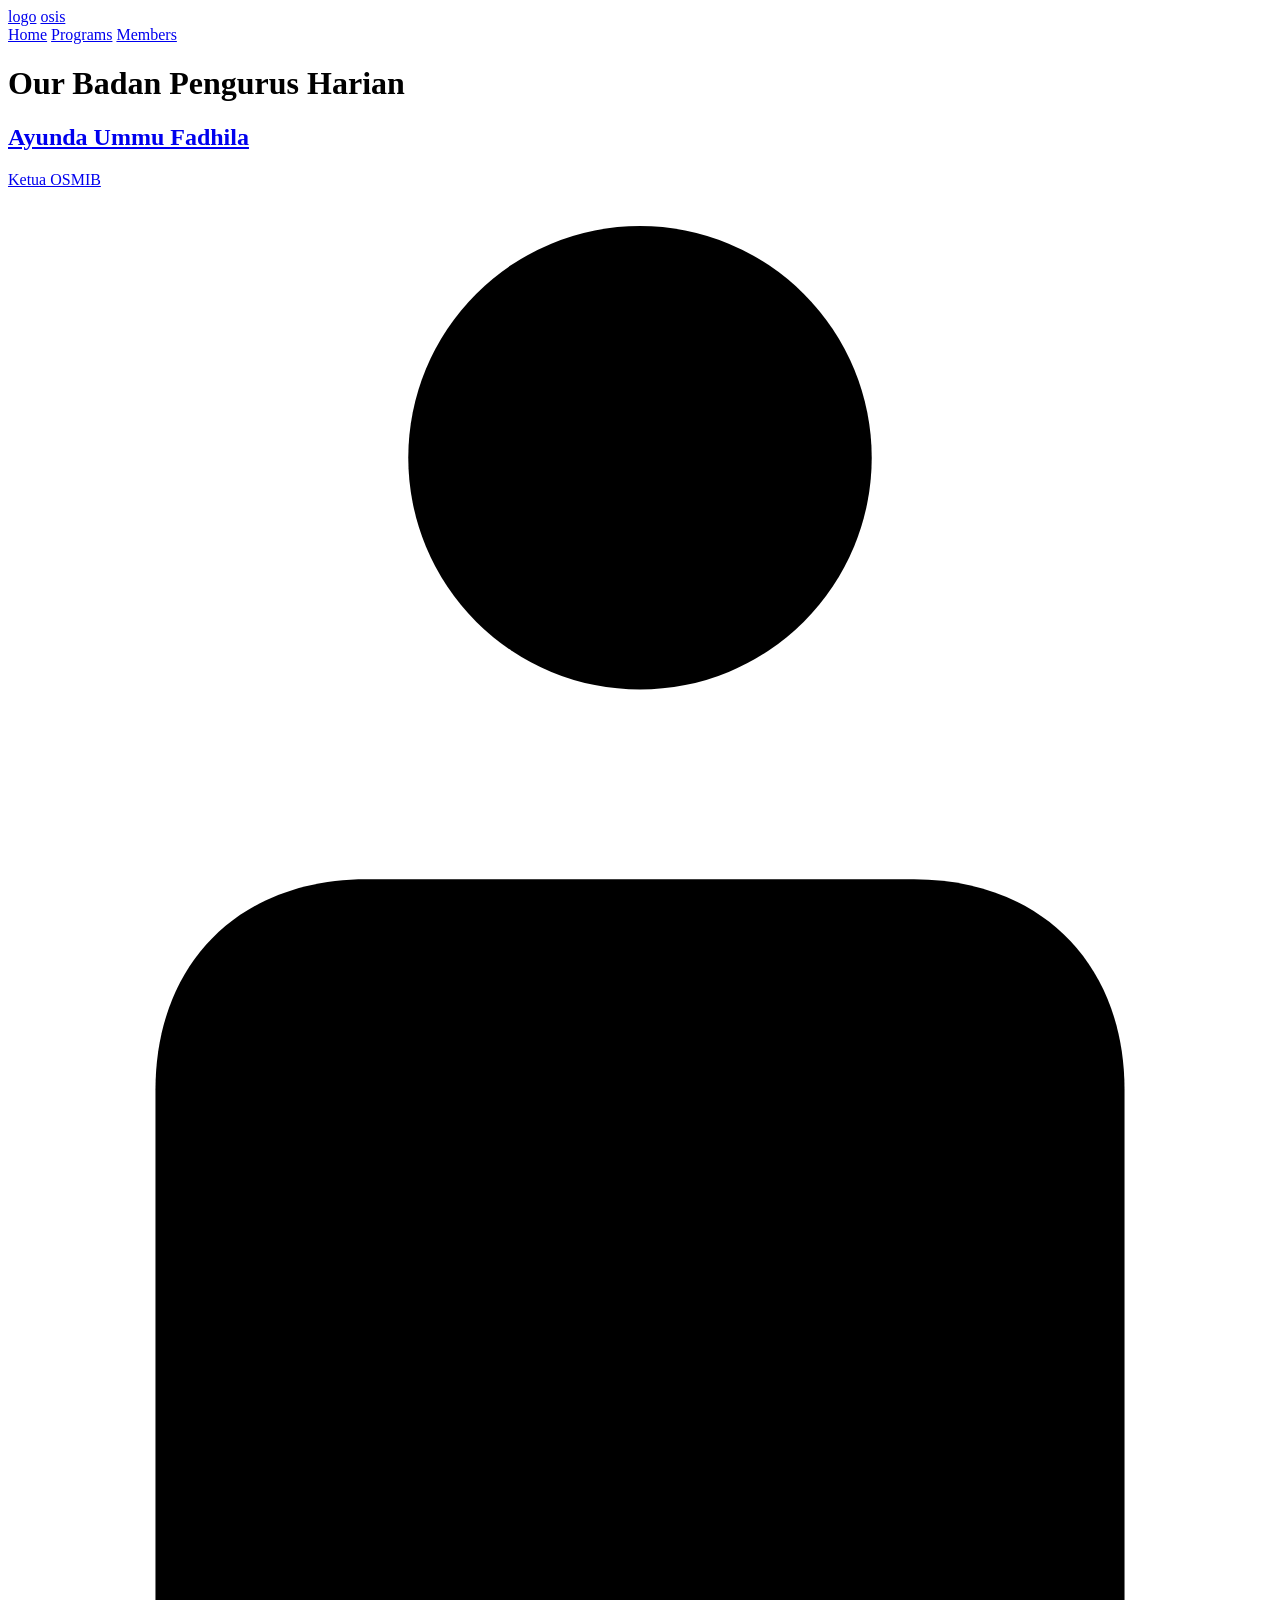
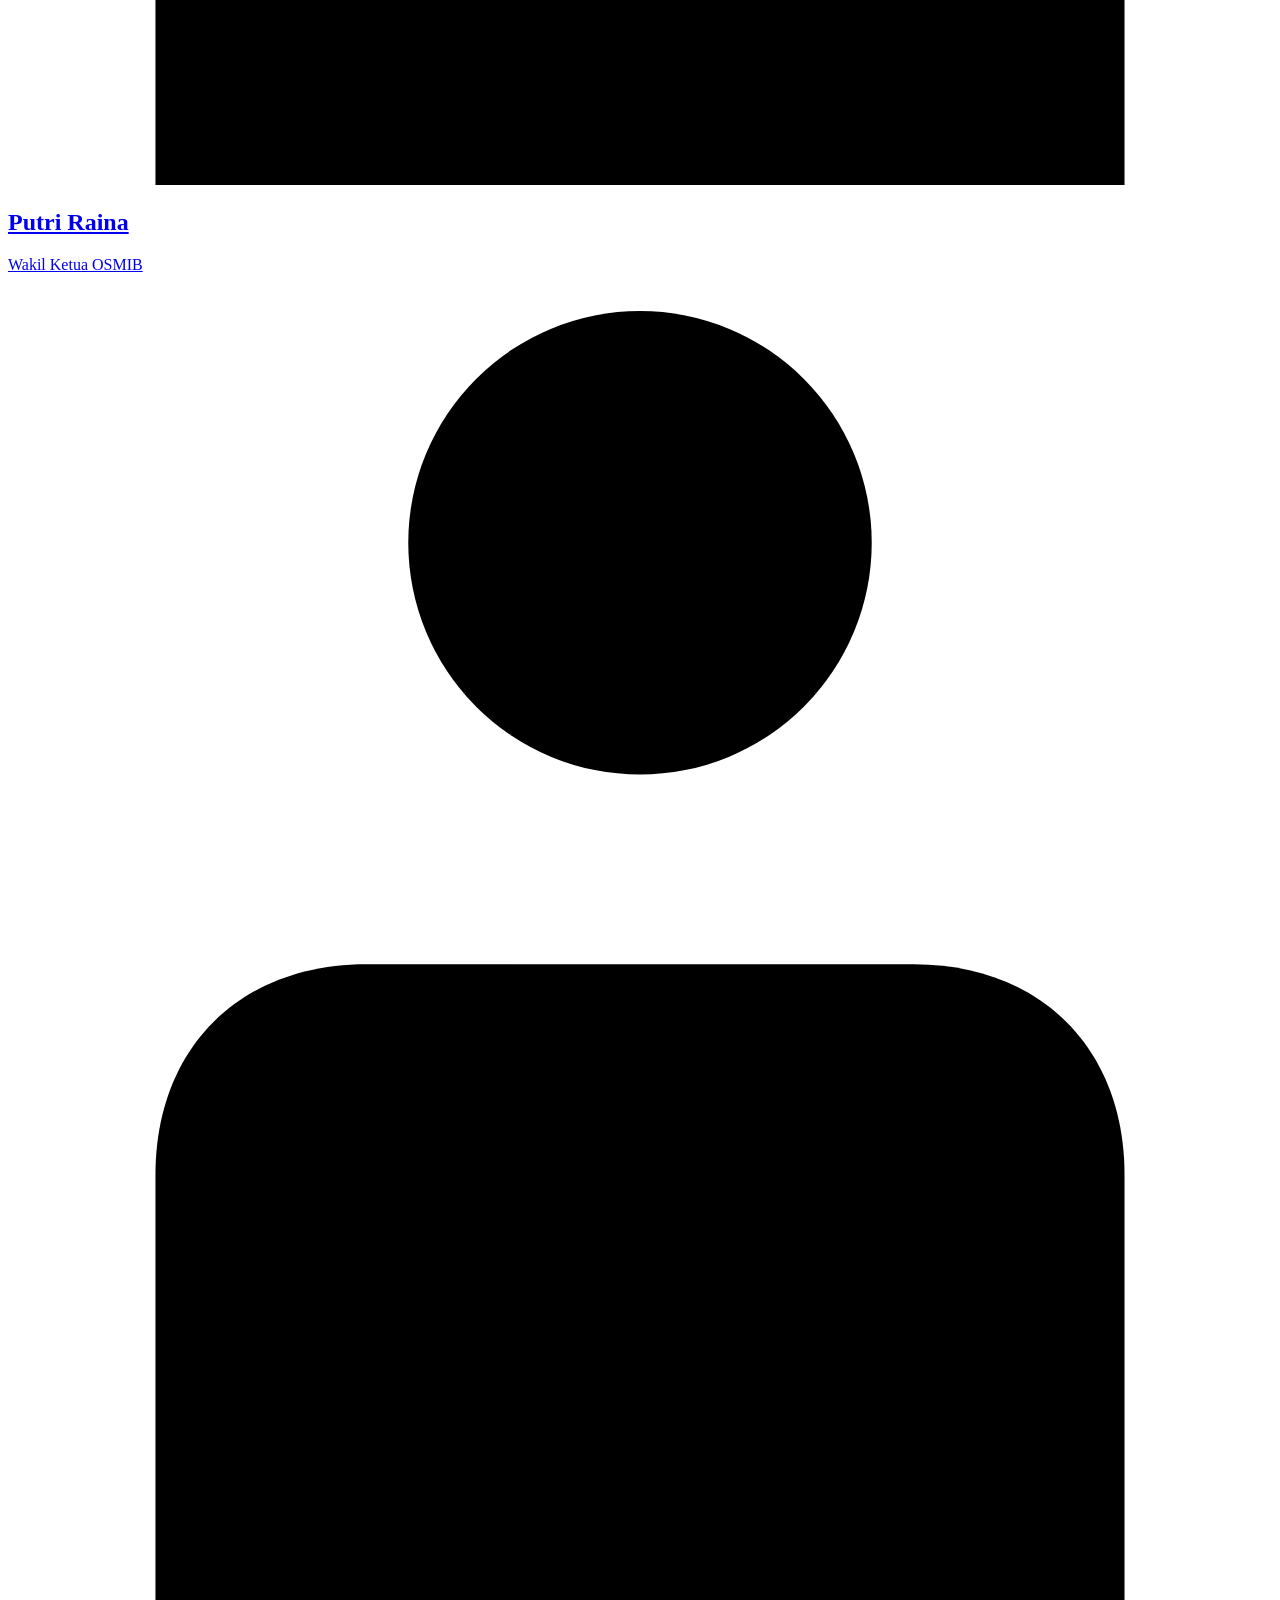
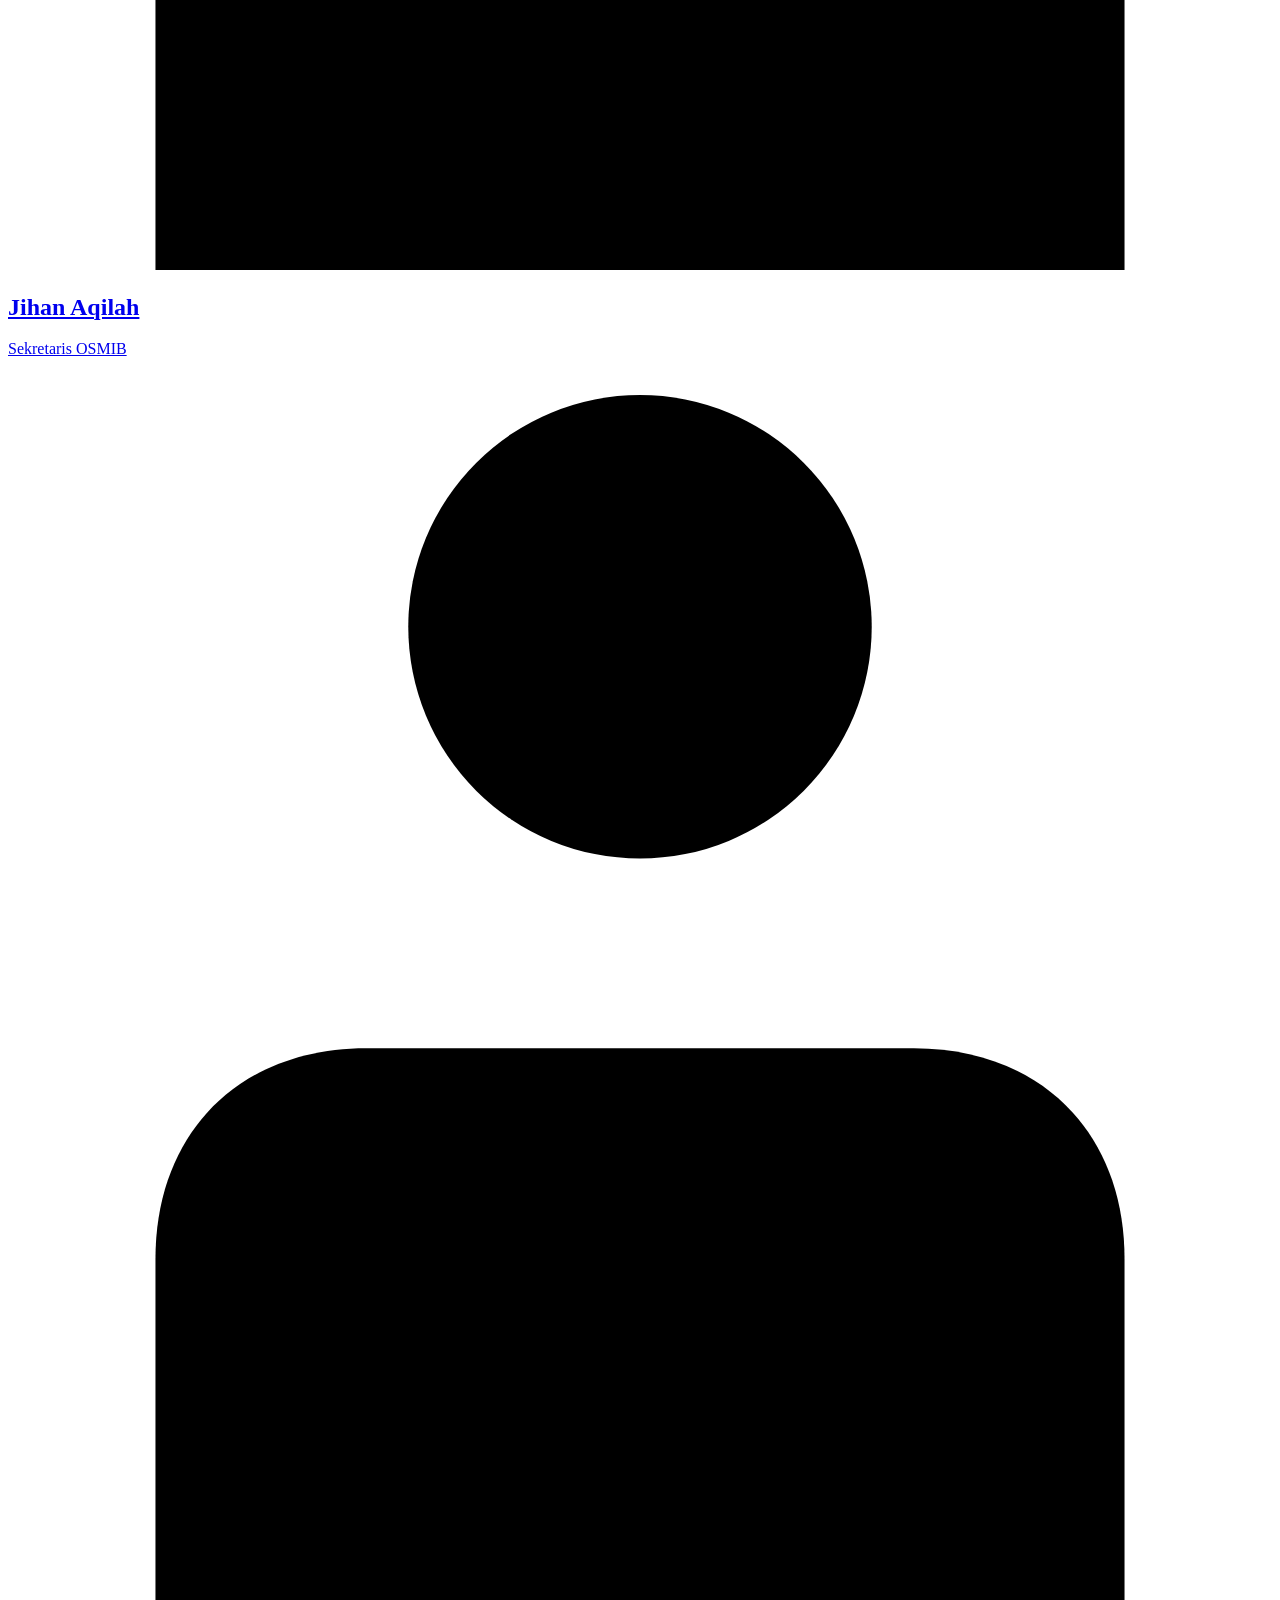
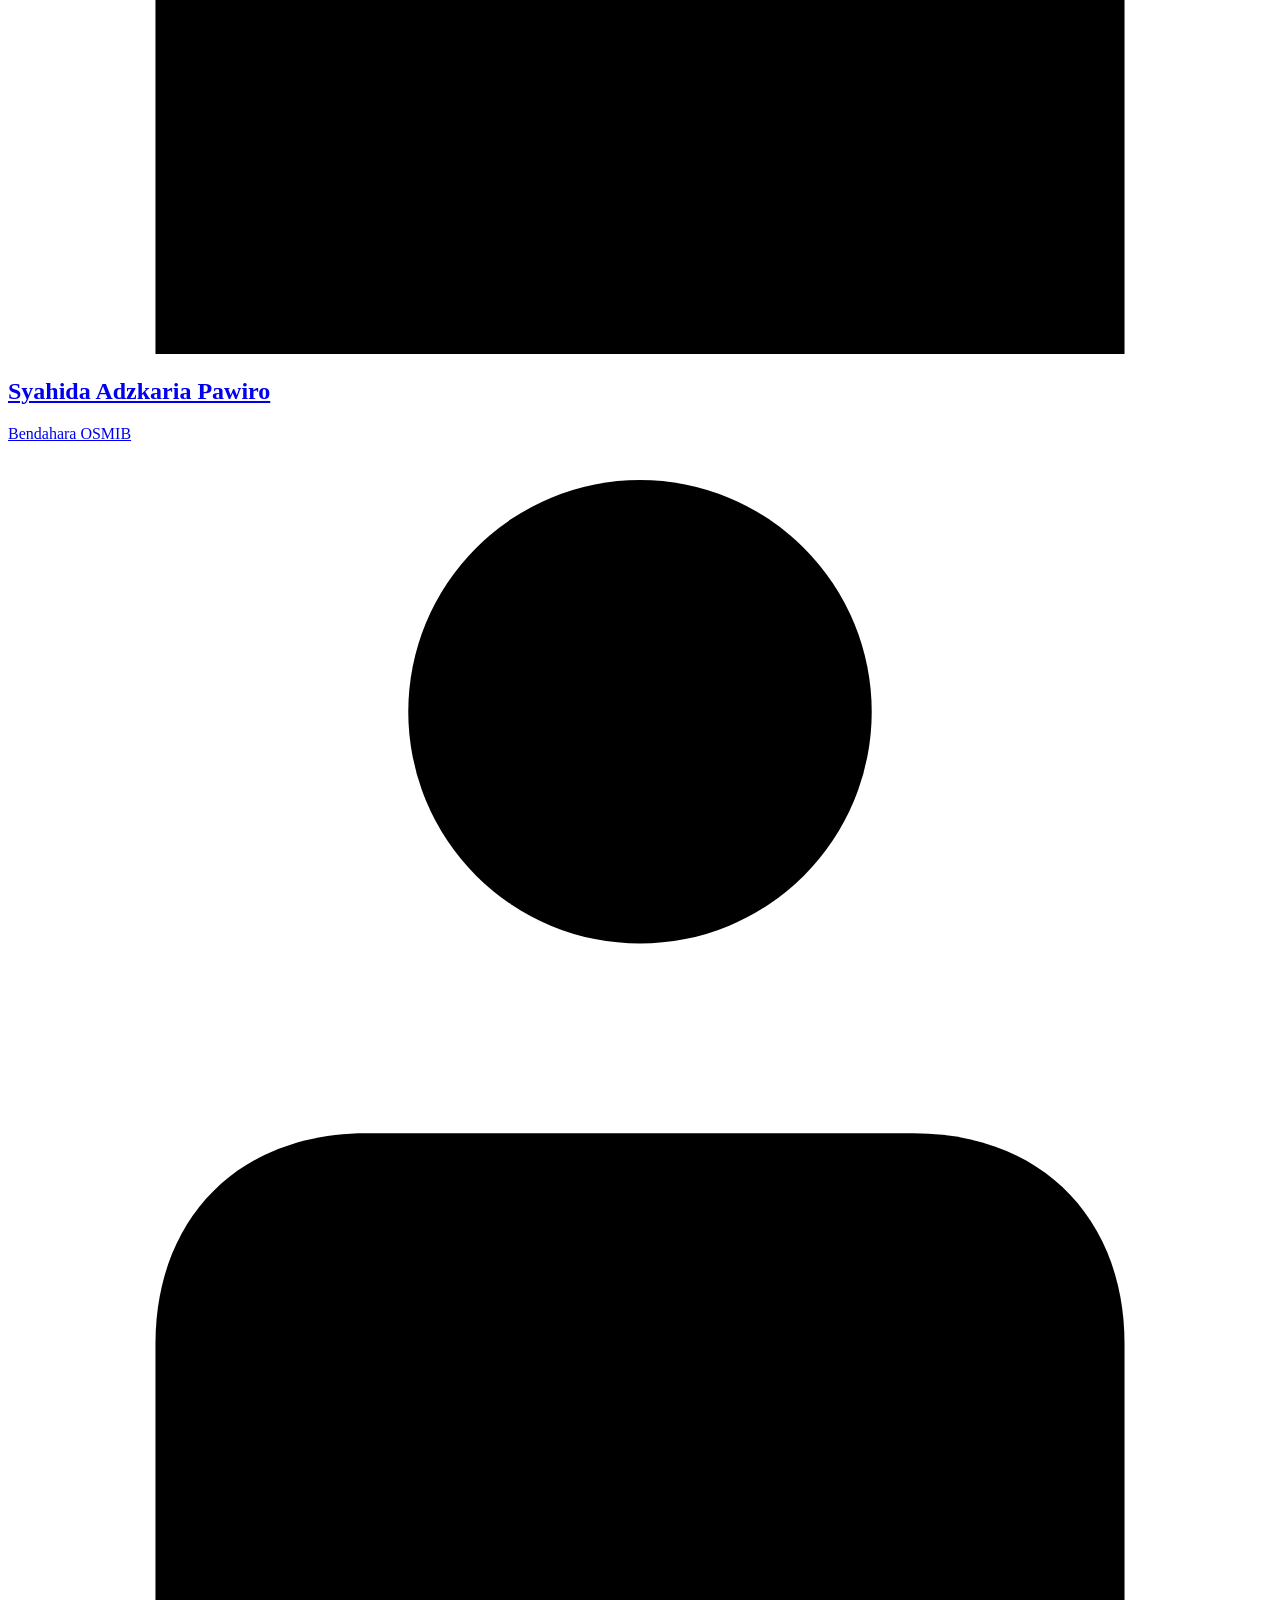
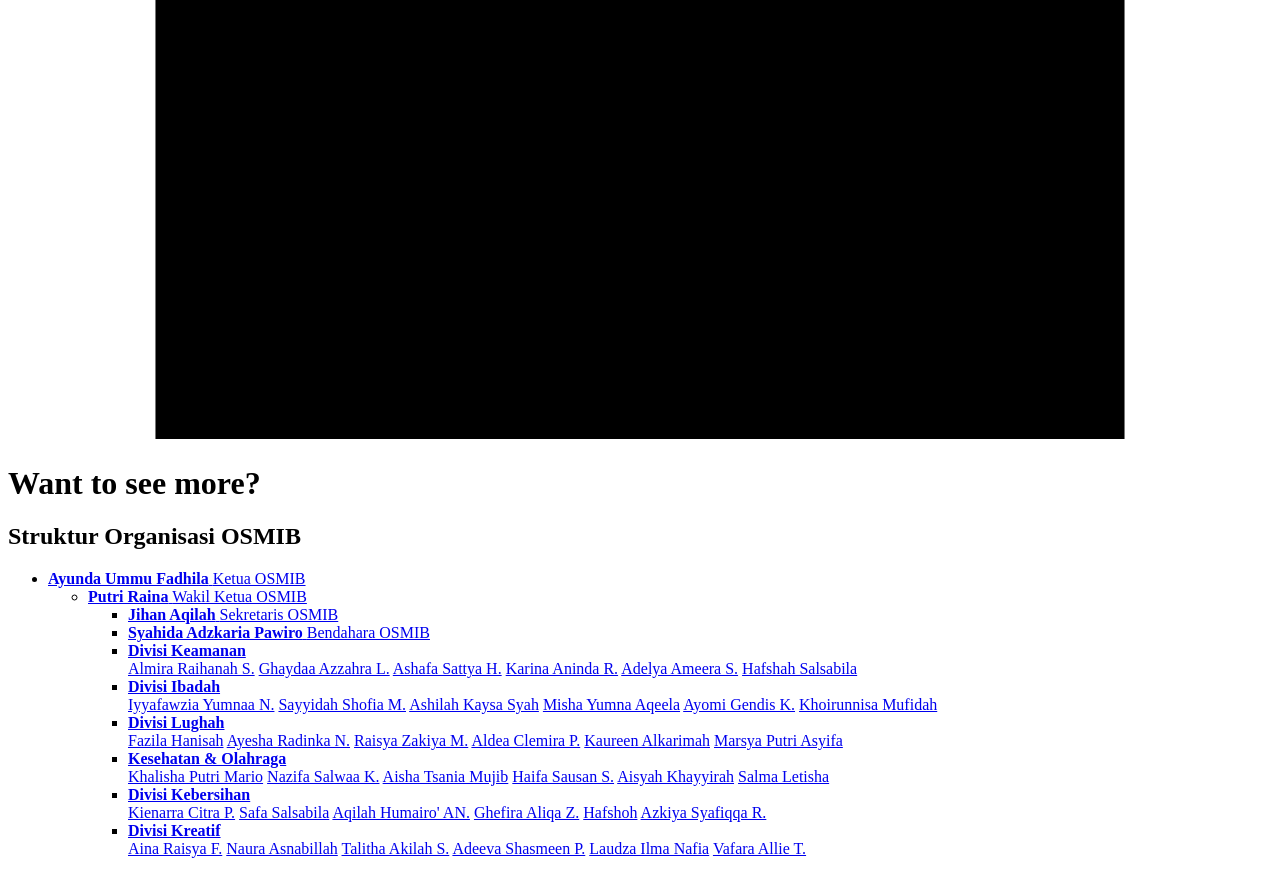
==== commit 0f5bb64c: "Update stylesheets and section titles in index.html" ====
--- a/index.html
+++ b/index.html
@@ -4,7 +4,8 @@
   <meta charset="UTF-8">
   <meta name="viewport" content="width=device-width, initial-scale=1.0">
   <title>Members OSIS</title>
-  <link rel="stylesheet" href="members.css">
+  <link rel="stylesheet" href="members-page.css">
+  <link rel="stylesheet" href="struktur.css">
 </head>
 <body>
   <div class="page">
@@ -27,7 +28,7 @@
 
     <!-- ===== MEMBER CARDS ===== -->
     <main class="members">
-<h1> Our Badan Pengurus Harian</h1>
+<h1 class="section-title">Our Badan Pengurus Harian</h1>
       <!-- Each card links to that member's page. Copy this block for every member. -->
       <a class="member-card" href="ayundaauf.html">
         <div class="member-info">
@@ -76,8 +77,8 @@
     </main>
   </div>
   
-  <div>
-    <h1> Want to see more?</h1>
+  <div class="more">
+    <h1 class="section-title">Want to see more?</h1>
   </div>
 
   <div>
